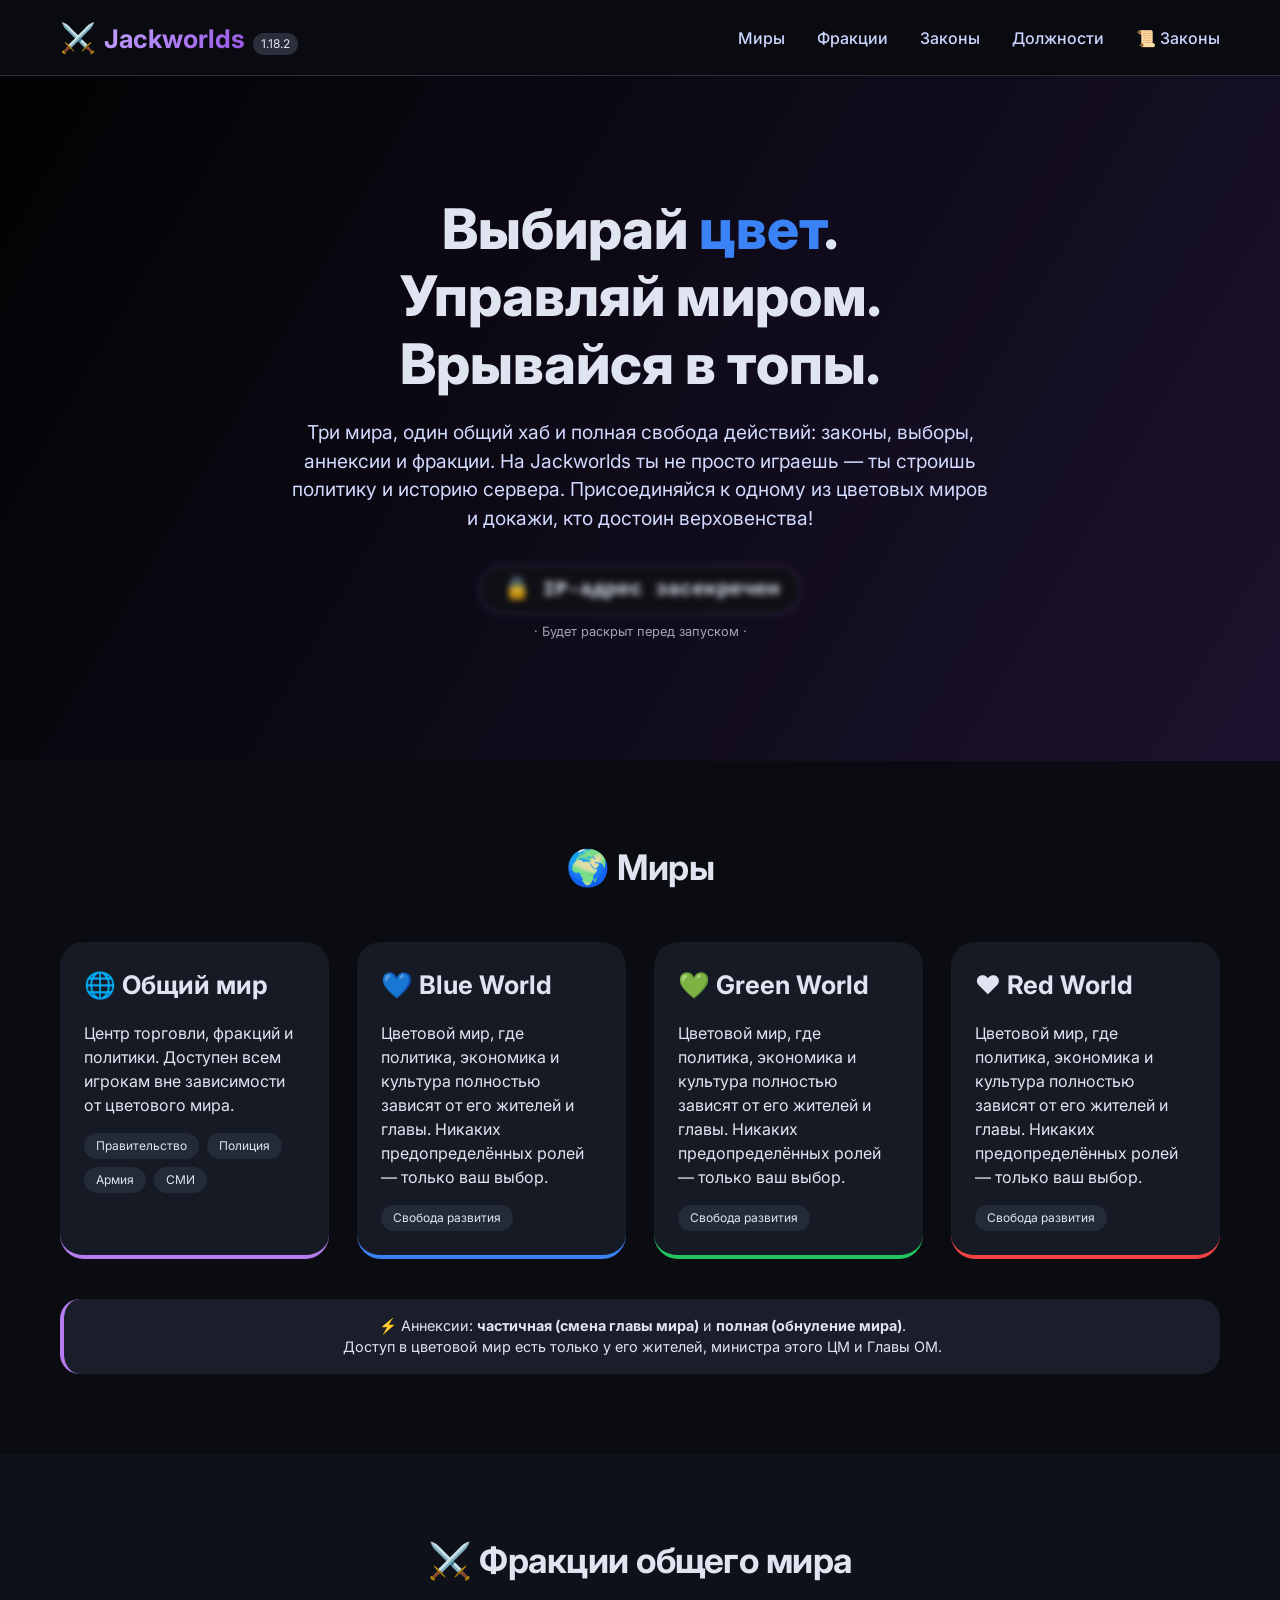
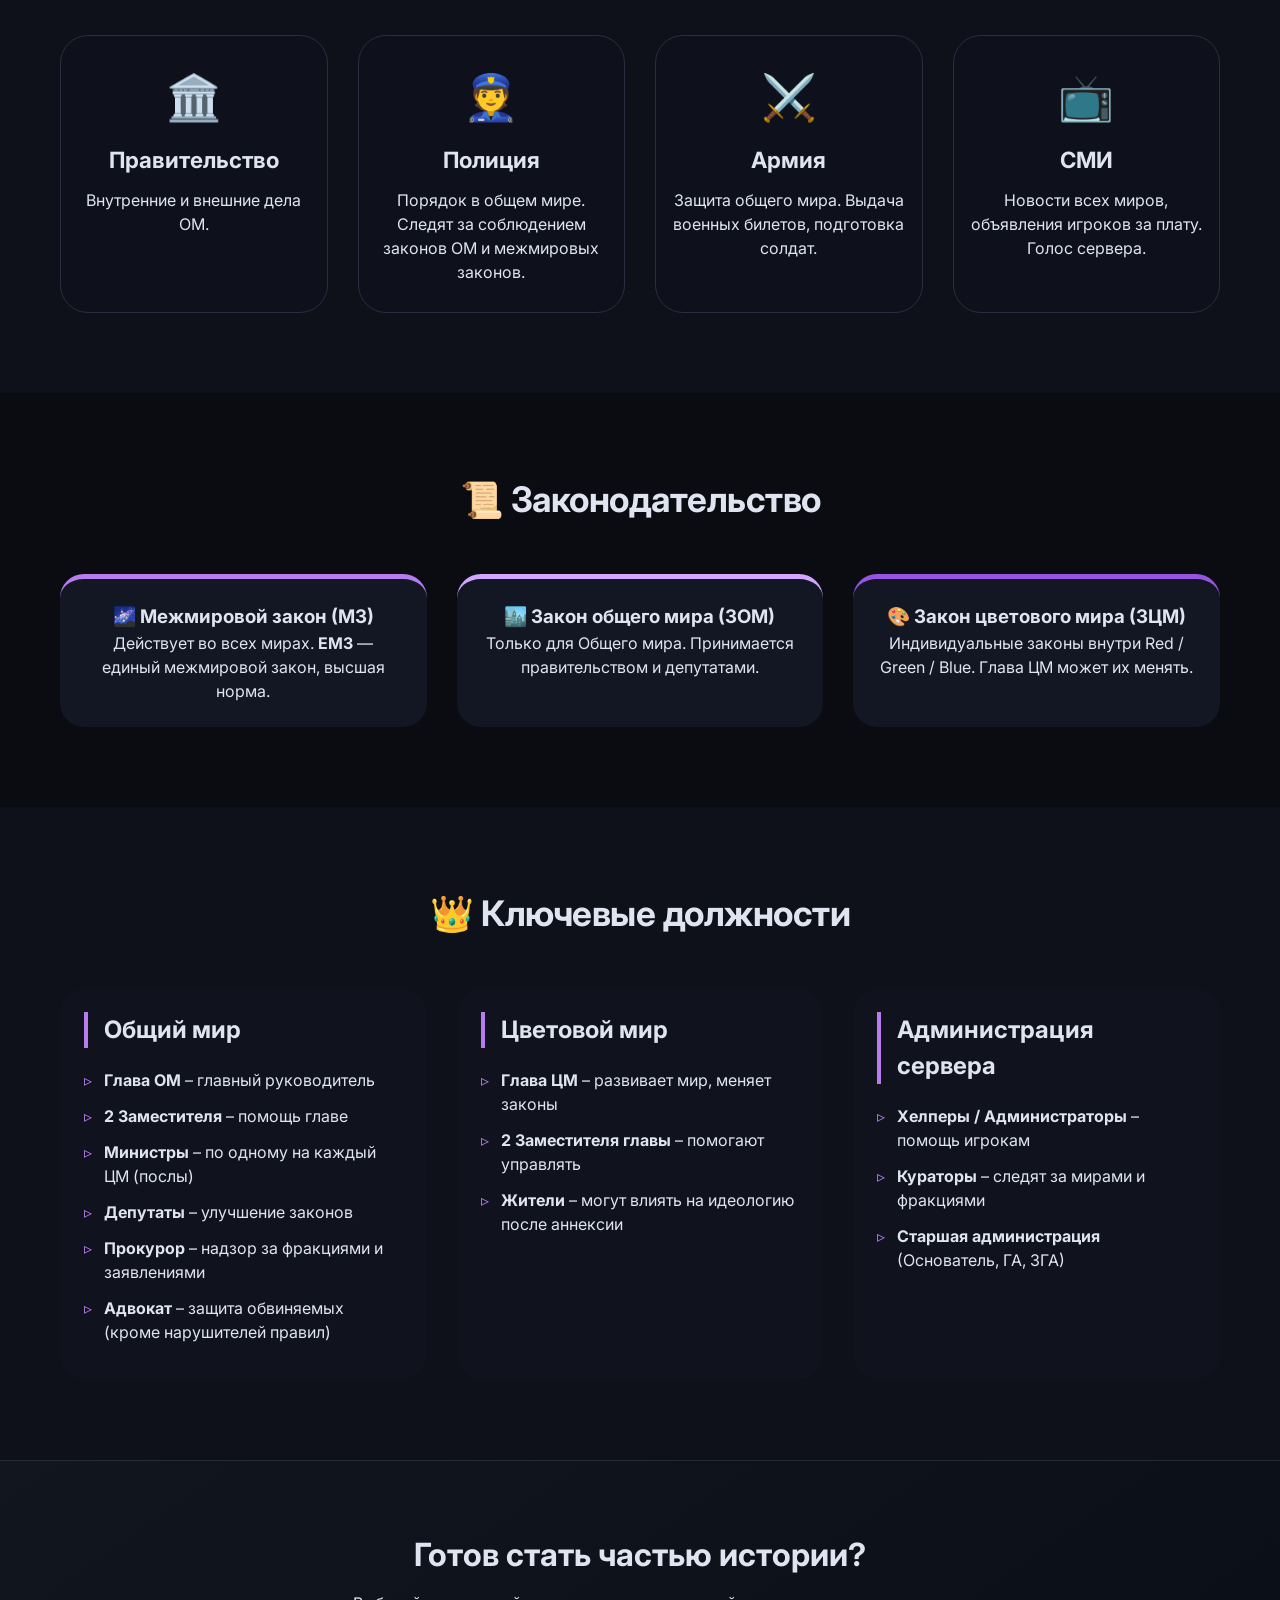
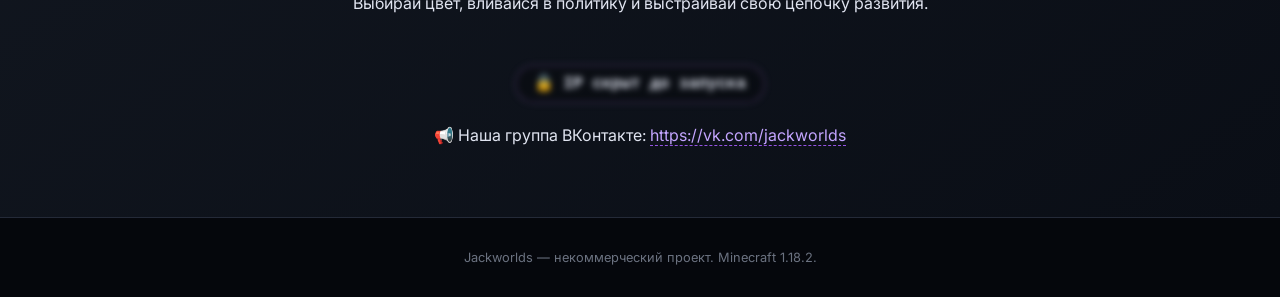
==== index.html @ d66f2979 "develop" ====
<!DOCTYPE html>
<html lang="ru">
<head>
    <meta charset="UTF-8">
    <meta name="viewport" content="width=device-width, initial-scale=1.0, user-scalable=yes">
    <title>Jackworlds — межмировой сервер в майнкрафте</title>
	<link rel="icon" href="data:image/svg+xml,<svg xmlns='http://www.w3.org/2000/svg' viewBox='0 0 100 100'><text y='.9em' font-size='90'>⚔️</text></svg>">
    <link rel="stylesheet" href="css/style.css">
    <link href="https://fonts.googleapis.com/css2?family=Inter:opsz,wght@14..32,400;14..32,500;14..32,600;14..32,700&display=swap" rel="stylesheet">
</head>
<body>

    <header>
        <div class="container header-container">
            <div class="logo">
                <span class="logo-icon">⚔️</span>
                <span class="logo-text">Jackworlds</span>
                <span class="logo-version">1.18.2</span>
            </div>
            <nav>
                <ul>
                    <li><a href="index.html#worlds">Миры</a></li>
                    <li><a href="index.html#factions">Фракции</a></li>
                    <li><a href="index.html#laws">Законы</a></li>
                    <li><a href="index.html#staff">Должности</a></li>
                    <li><a href="laws.html">📜 Законы</a></li>
                </ul>
            </nav>
            <div class="mobile-menu-toggle" id="mobileToggle">☰</div>
        </div>
    </header>

    <main>
        <section class="hero">
            <div class="hero-overlay"></div>
            <div class="container hero-content">
                <h1>Выбирай <span class="color-blue">цвет</span>.<br>Управляй миром.<br>Врывайся в топы.</h1>
                <p class="hero-description">
                    Три мира, один общий хаб и полная свобода действий: законы, выборы, аннексии и фракции. 
                    На Jackworlds ты не просто играешь — ты строишь политику и историю сервера. 
                    Присоединяйся к одному из цветовых миров и докажи, кто достоин верховенства!
                </p>
                <div class="ip-block">
                    <div class="ip-box secret-ip" id="ipBox">
                        <span id="ipSecret" class="blurred-ip">🔒 IP-адрес засекречен</span>
                    </div>
                    <p class="ip-hint">· Будет раскрыт перед запуском ·</p>
                </div>
            </div>
        </section>

        <section id="worlds" class="section">
            <div class="container">
                <h2 class="section-title">🌍 Миры</h2>
                <div class="cards-grid">
                    <div class="card card-common">
                        <h3>🌐 Общий мир</h3>
                        <p>Центр торговли, фракций и политики. Доступен всем игрокам вне зависимости от цветового мира.</p>
                        <div class="tags"><span>Правительство</span><span>Полиция</span><span>Армия</span><span>СМИ</span></div>
                    </div>
                    <div class="card card-blue">
                        <h3>💙 Blue World</h3>
                        <p>Цветовой мир, где политика, экономика и культура полностью зависят от его жителей и главы. Никаких предопределённых ролей — только ваш выбор.</p>
                        <div class="tags"><span>Свобода развития</span></div>
                    </div>
                    <div class="card card-green">
                        <h3>💚 Green World</h3>
                        <p>Цветовой мир, где политика, экономика и культура полностью зависят от его жителей и главы. Никаких предопределённых ролей — только ваш выбор.</p>
                        <div class="tags"><span>Свобода развития</span></div>
                    </div>
                    <div class="card card-red">
                        <h3>❤️ Red World</h3>
                        <p>Цветовой мир, где политика, экономика и культура полностью зависят от его жителей и главы. Никаких предопределённых ролей — только ваш выбор.</p>
                        <div class="tags"><span>Свобода развития</span></div>
                    </div>
                </div>
                <div class="world-note">
                    <p>⚡ Аннексии: <strong>частичная (смена главы мира)</strong> и <strong>полная (обнуление мира)</strong>.<br>
                    Доступ в цветовой мир есть только у его жителей, министра этого ЦМ и Главы ОМ.</p>
                </div>
            </div>
        </section>

        <section id="factions" class="section alt-bg">
            <div class="container">
                <h2 class="section-title">⚔️ Фракции общего мира</h2>
                <div class="factions-grid">
                    <div class="faction-card">
                        <div class="faction-icon">🏛️</div>
                        <h3>Правительство</h3>
                        <p>Внутренние и внешние дела ОМ.</p>
                    </div>
                    <div class="faction-card">
                        <div class="faction-icon">👮</div>
                        <h3>Полиция</h3>
                        <p>Порядок в общем мире. Следят за соблюдением законов ОМ и межмировых законов.</p>
                    </div>
                    <div class="faction-card">
                        <div class="faction-icon">⚔️</div>
                        <h3>Армия</h3>
                        <p>Защита общего мира. Выдача военных билетов, подготовка солдат.</p>
                    </div>
                    <div class="faction-card">
                        <div class="faction-icon">📺</div>
                        <h3>СМИ</h3>
                        <p>Новости всех миров, объявления игроков за плату. Голос сервера.</p>
                    </div>
                </div>
            </div>
        </section>

        <section id="laws" class="section">
            <div class="container">
                <h2 class="section-title">📜 Законодательство</h2>
                <div class="laws-grid">
                    <div class="law-card law-mw">
                        <h3>🌌 Межмировой закон (МЗ)</h3>
                        <p>Действует во всех мирах. <strong>ЕМЗ</strong> — единый межмировой закон, высшая норма.</p>
                    </div>
                    <div class="law-card law-om">
                        <h3>🏙️ Закон общего мира (ЗОМ)</h3>
                        <p>Только для Общего мира. Принимается правительством и депутатами.</p>
                    </div>
                    <div class="law-card law-cm">
                        <h3>🎨 Закон цветового мира (ЗЦМ)</h3>
                        <p>Индивидуальные законы внутри Red / Green / Blue. Глава ЦМ может их менять.</p>
                    </div>
                </div>
            </div>
        </section>

        <section id="staff" class="section alt-bg">
            <div class="container">
                <h2 class="section-title">👑 Ключевые должности</h2>
                <div class="staff-columns">
                    <div class="staff-group">
                        <h3>Общий мир</h3>
                        <ul>
                            <li><strong>Глава ОМ</strong> – главный руководитель</li>
                            <li><strong>2 Заместителя</strong> – помощь главе</li>
                            <li><strong>Министры</strong> – по одному на каждый ЦМ (послы)</li>
                            <li><strong>Депутаты</strong> – улучшение законов</li>
                            <li><strong>Прокурор</strong> – надзор за фракциями и заявлениями</li>
                            <li><strong>Адвокат</strong> – защита обвиняемых (кроме нарушителей правил)</li>
                        </ul>
                    </div>
                    <div class="staff-group">
                        <h3>Цветовой мир</h3>
                        <ul>
                            <li><strong>Глава ЦМ</strong> – развивает мир, меняет законы</li>
                            <li><strong>2 Заместителя главы</strong> – помогают управлять</li>
                            <li><strong>Жители</strong> – могут влиять на идеологию после аннексии</li>
                        </ul>
                    </div>
                    <div class="staff-group">
                        <h3>Администрация сервера</h3>
                        <ul>
                            <li><strong>Хелперы / Администраторы</strong> – помощь игрокам</li>
                            <li><strong>Кураторы</strong> – следят за мирами и фракциями</li>
                            <li><strong>Старшая администрация</strong> (Основатель, ГА, ЗГА)</li>
                        </ul>
                    </div>
                </div>
            </div>
        </section>

        <section class="cta">
            <div class="container">
                <h2>Готов стать частью истории?</h2>
                <p>Выбирай цвет, вливайся в политику и выстраивай свою цепочку развития.</p>
                <div class="ip-block small-ip">
                    <div class="ip-box secret-ip">
                        <span>🔒 IP скрыт до запуска</span>
                    </div>
                </div>
                <p class="vk-link">📢 Наша группа ВКонтакте: <a href="https://vk.com/jackworlds" target="_blank" rel="noopener noreferrer">https://vk.com/jackworlds</a></p>
            </div>
        </section>
    </main>

    <footer>
        <div class="container">
            <p>Jackworlds — некоммерческий проект. Minecraft 1.18.2.</p>
        </div>
    </footer>

    <script src="js/script.js"></script>
</body>
</html>
---- css/style.css ----
* {
    margin: 0;
    padding: 0;
    box-sizing: border-box;
}

body {
    font-family: 'Inter', sans-serif;
    background-color: #0a0c12;
    color: #e0e4f0;
    line-height: 1.5;
    scroll-behavior: smooth;
}

.container {
    max-width: 1200px;
    margin: 0 auto;
    padding: 0 20px;
}

/* ----- Header ----- */
header {
    background: rgba(10, 12, 18, 0.95);
    backdrop-filter: blur(4px);
    position: sticky;
    top: 0;
    z-index: 100;
    border-bottom: 1px solid #2a2e3a;
    padding: 16px 0;
}

.header-container {
    display: flex;
    justify-content: space-between;
    align-items: center;
    flex-wrap: wrap;
}

.logo {
    display: flex;
    align-items: baseline;
    gap: 8px;
    font-weight: 700;
    font-size: 1.6rem;
}

.logo-icon {
    font-size: 1.8rem;
}

.logo-text {
    background: linear-gradient(135deg, #c4a5ff, #9653e4);
    background-clip: text;
    -webkit-background-clip: text;
    color: transparent;
}

.logo-version {
    font-size: 0.75rem;
    background: #2a2e3a;
    padding: 2px 8px;
    border-radius: 20px;
    font-weight: 400;
}

nav ul {
    display: flex;
    gap: 32px;
    list-style: none;
}

nav a {
    color: #cbd5ff;
    text-decoration: none;
    font-weight: 500;
    transition: 0.2s;
}

nav a:hover {
    color: #d4a5ff;
    text-shadow: 0 0 5px #9653e4;
}

.mobile-menu-toggle {
    display: none;
    font-size: 28px;
    cursor: pointer;
}

/* Hero */
.hero {
    position: relative;
    background-image: url('https://images.unsplash.com/photo-1581091226033-d5c48150dbaa?q=80&w=2070&auto=format');
    background-size: cover;
    background-position: center 30%;
    padding: 120px 0;
    text-align: center;
}

.hero-overlay {
    position: absolute;
    top: 0;
    left: 0;
    width: 100%;
    height: 100%;
    background: linear-gradient(120deg, rgba(0,0,0,0.8), rgba(30,20,50,0.85));
}

.hero-content {
    position: relative;
    z-index: 2;
}

.hero h1 {
    font-size: 3.5rem;
    font-weight: 800;
    line-height: 1.2;
    margin-bottom: 20px;
}

.color-blue { color: #3b82f6; }
.color-green { color: #22c55e; }
.color-red { color: #ef4444; }

.hero-description {
    max-width: 700px;
    margin: 0 auto 32px;
    font-size: 1.2rem;
    color: #d1d9ff;
}

.ip-block {
    margin-top: 30px;
}

.ip-box {
    background: #1e1f2b;
    display: inline-flex;
    align-items: center;
    gap: 20px;
    padding: 8px 20px 8px 24px;
    border-radius: 60px;
    border: 1px solid #5a4a7a;
    font-family: monospace;
    font-size: 1.3rem;
    font-weight: 600;
}

/* Стили для засекреченного IP */
.secret-ip {
    background: #0f0f15;
    border-color: #b77cf066;
    cursor: default;
    filter: blur(3px);
    transition: filter 0.2s;
    user-select: none;
    animation: pulseGlow 2s infinite;
}

.secret-ip:hover {
    filter: blur(2px);
}

@keyframes pulseGlow {
    0% { border-color: #b77cf044; text-shadow: 0 0 0px rgba(183,124,240,0); }
    50% { border-color: #b77cf0aa; text-shadow: 0 0 3px rgba(183,124,240,0.4); }
    100% { border-color: #b77cf044; text-shadow: 0 0 0px rgba(183,124,240,0); }
}

.ip-hint {
    font-size: 0.8rem;
    margin-top: 8px;
    opacity: 0.7;
}

/* Sections */
.section {
    padding: 80px 0;
}

.alt-bg {
    background-color: #0f111a;
}

.section-title {
    font-size: 2.2rem;
    font-weight: 700;
    text-align: center;
    margin-bottom: 48px;
    letter-spacing: -0.5px;
}

/* Cards for worlds */
.cards-grid {
    display: grid;
    grid-template-columns: repeat(auto-fit, minmax(240px, 1fr));
    gap: 28px;
}

.card {
    background: #151a24;
    border-radius: 24px;
    padding: 24px;
    border-bottom: 4px solid #3a2e50;
    transition: 0.2s;
}

.card:hover {
    transform: translateY(-4px);
    background: #1a212e;
}

.card h3 {
    font-size: 1.6rem;
    margin-bottom: 16px;
}

.card-common { border-bottom-color: #b77cf0; }
.card-blue { border-bottom-color: #3b82f6; }
.card-green { border-bottom-color: #22c55e; }
.card-red { border-bottom-color: #ef4444; }

.tags {
    margin-top: 16px;
    display: flex;
    flex-wrap: wrap;
    gap: 8px;
}

.tags span {
    background: #232b38;
    padding: 4px 12px;
    border-radius: 30px;
    font-size: 0.75rem;
}

.world-note {
    background: #191e2a;
    margin-top: 40px;
    padding: 16px;
    border-radius: 20px;
    text-align: center;
    font-size: 0.9rem;
    border-left: 4px solid #b77cf0;
}

/* Factions grid */
.factions-grid {
    display: grid;
    grid-template-columns: repeat(auto-fit, minmax(220px, 1fr));
    gap: 30px;
}

.faction-card {
    background: #0e111b;
    text-align: center;
    padding: 28px 16px;
    border-radius: 28px;
    transition: 0.1s;
    border: 1px solid #2a2e40;
}

.faction-icon {
    font-size: 2.8rem;
    margin-bottom: 12px;
}

.faction-card h3 {
    font-size: 1.4rem;
    margin-bottom: 12px;
}

/* Laws */
.laws-grid {
    display: grid;
    grid-template-columns: repeat(auto-fit, minmax(260px, 1fr));
    gap: 30px;
}

.law-card {
    background: #121723;
    padding: 24px;
    border-radius: 24px;
    text-align: center;
}

.law-mw { border-top: 5px solid #b77cf0; }
.law-om { border-top: 5px solid #d4a5ff; }
.law-cm { border-top: 5px solid #9653e4; }

/* Staff columns */
.staff-columns {
    display: grid;
    grid-template-columns: repeat(auto-fit, minmax(280px, 1fr));
    gap: 30px;
}

.staff-group {
    background: #10131e;
    border-radius: 28px;
    padding: 24px;
}

.staff-group h3 {
    font-size: 1.5rem;
    margin-bottom: 20px;
    border-left: 4px solid #b77cf0;
    padding-left: 16px;
}

.staff-group ul {
    list-style: none;
}

.staff-group li {
    margin-bottom: 12px;
    padding-left: 20px;
    position: relative;
}

.staff-group li::before {
    content: "▹";
    position: absolute;
    left: 0;
    color: #b77cf0;
}

/* CTA */
.cta {
    background: linear-gradient(145deg, #11161f, #0a0e16);
    text-align: center;
    padding: 70px 0;
    border-top: 1px solid #242a38;
    border-bottom: 1px solid #242a38;
}

.cta h2 {
    font-size: 2rem;
    margin-bottom: 12px;
}

.small-ip .ip-box {
    font-size: 1rem;
    padding: 6px 18px;
    background: #00000044;
    margin-top: 20px;
}

.vk-link {
    margin-top: 20px;
    font-size: 1rem;
}

.vk-link a {
    color: #c4a5ff;
    text-decoration: none;
    border-bottom: 1px dashed #9653e4;
}

.vk-link a:hover {
    color: #e0c4ff;
    border-bottom-color: #d4a5ff;
}

/* Footer */
footer {
    background: #05070c;
    text-align: center;
    padding: 30px 0;
    font-size: 0.8rem;
    color: #6b7280;
}

/* Responsive */
@media (max-width: 800px) {
    nav ul {
        display: none;
        flex-direction: column;
        background: #0f131e;
        position: absolute;
        top: 70px;
        right: 20px;
        left: 20px;
        border-radius: 24px;
        padding: 20px;
        text-align: center;
        gap: 20px;
        border: 1px solid #2f3548;
    }
    nav ul.show {
        display: flex;
    }
    .mobile-menu-toggle {
        display: block;
    }
    .hero h1 {
        font-size: 2.2rem;
    }
    .hero-description {
        font-size: 1rem;
    }
    .section-title {
        font-size: 1.8rem;
    }
    .ip-box {
        font-size: 1rem;
        flex-wrap: wrap;
    }
}

@media (max-width: 480px) {
    .cards-grid, .factions-grid, .laws-grid, .staff-columns {
        grid-template-columns: 1fr;
    }
}
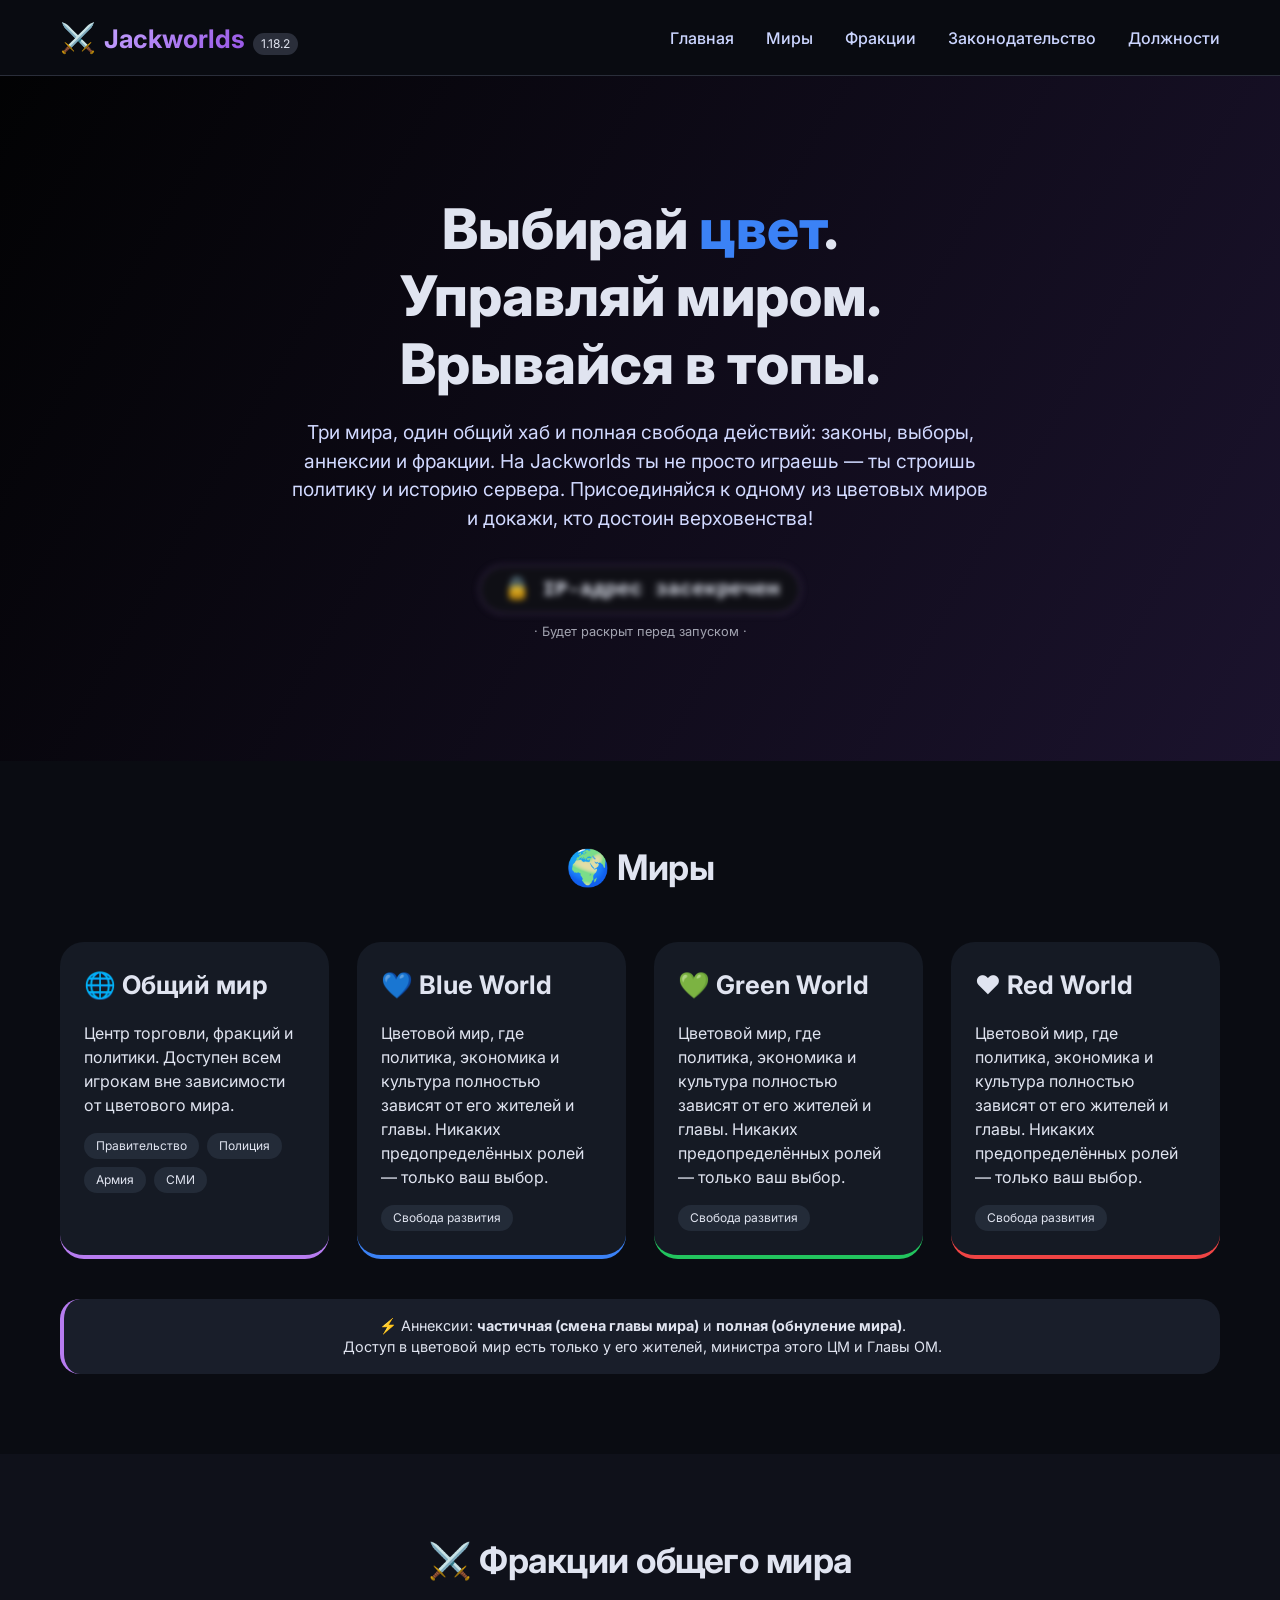
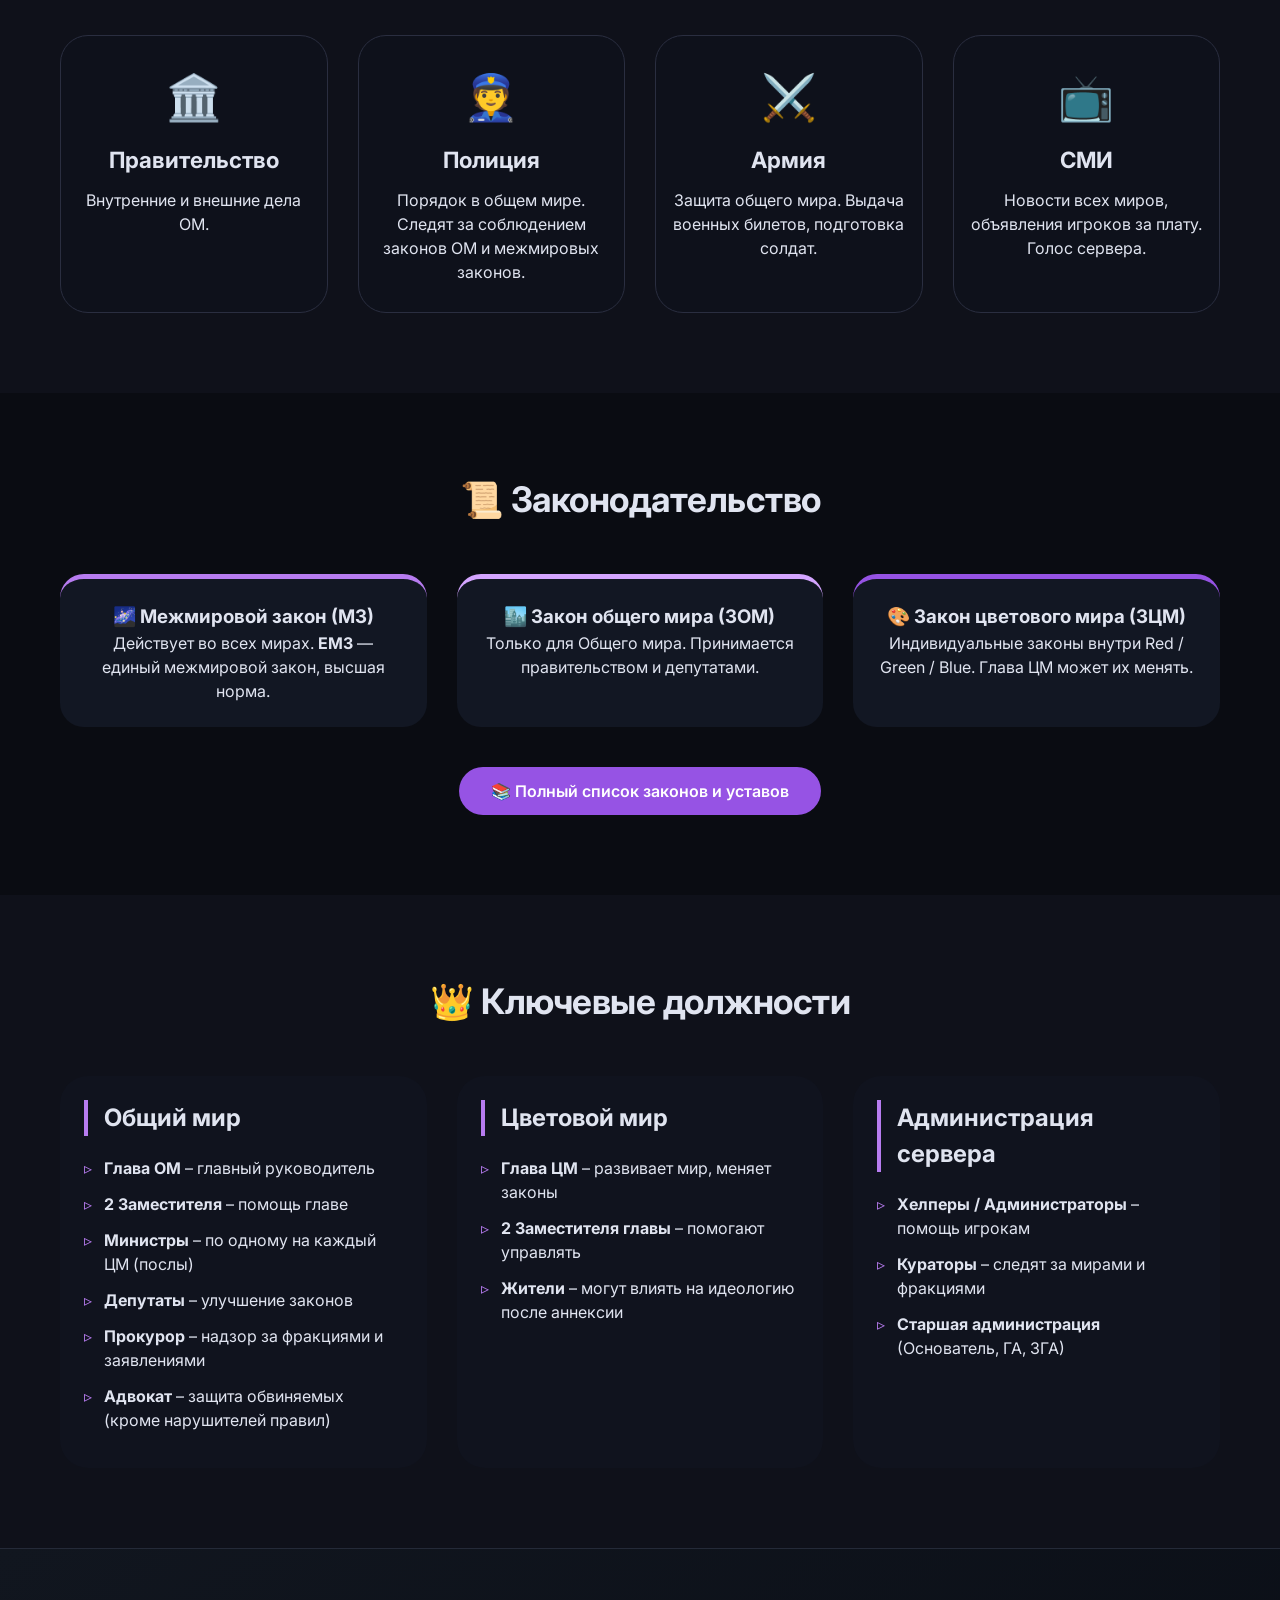
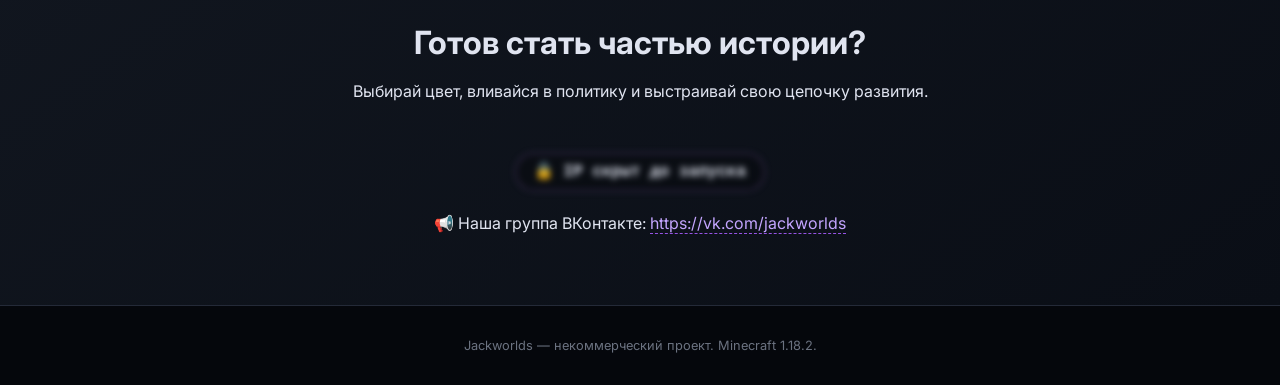
==== commit 75e0b230: "develop" ====
--- a/index.html
+++ b/index.html
@@ -18,14 +18,14 @@
                 <span class="logo-version">1.18.2</span>
             </div>
             <nav>
-                <ul>
-                    <li><a href="index.html#worlds">Миры</a></li>
-                    <li><a href="index.html#factions">Фракции</a></li>
-                    <li><a href="index.html#laws">Законы</a></li>
-                    <li><a href="index.html#staff">Должности</a></li>
-                    <li><a href="laws.html">📜 Законы</a></li>
-                </ul>
-            </nav>
+				<ul>
+					<li><a href="index.html">Главная</a></li>
+					<li><a href="index.html#worlds">Миры</a></li>
+					<li><a href="index.html#factions">Фракции</a></li>
+					<li><a href="index.html#laws">Законодательство</a></li>
+					<li><a href="index.html#staff">Должности</a></li>
+				</ul>
+			</nav>
             <div class="mobile-menu-toggle" id="mobileToggle">☰</div>
         </div>
     </header>
@@ -126,6 +126,8 @@
                         <p>Индивидуальные законы внутри Red / Green / Blue. Глава ЦМ может их менять.</p>
                     </div>
                 </div>
+				<div style="text-align: center; margin-top: 40px;">
+            <a href="laws.html" style="display: inline-block; background: #9653e4; color: white; padding: 12px 32px; border-radius: 50px; text-decoration: none; font-weight: 600; transition: 0.2s;">📚 Полный список законов и уставов</a>
             </div>
         </section>
 
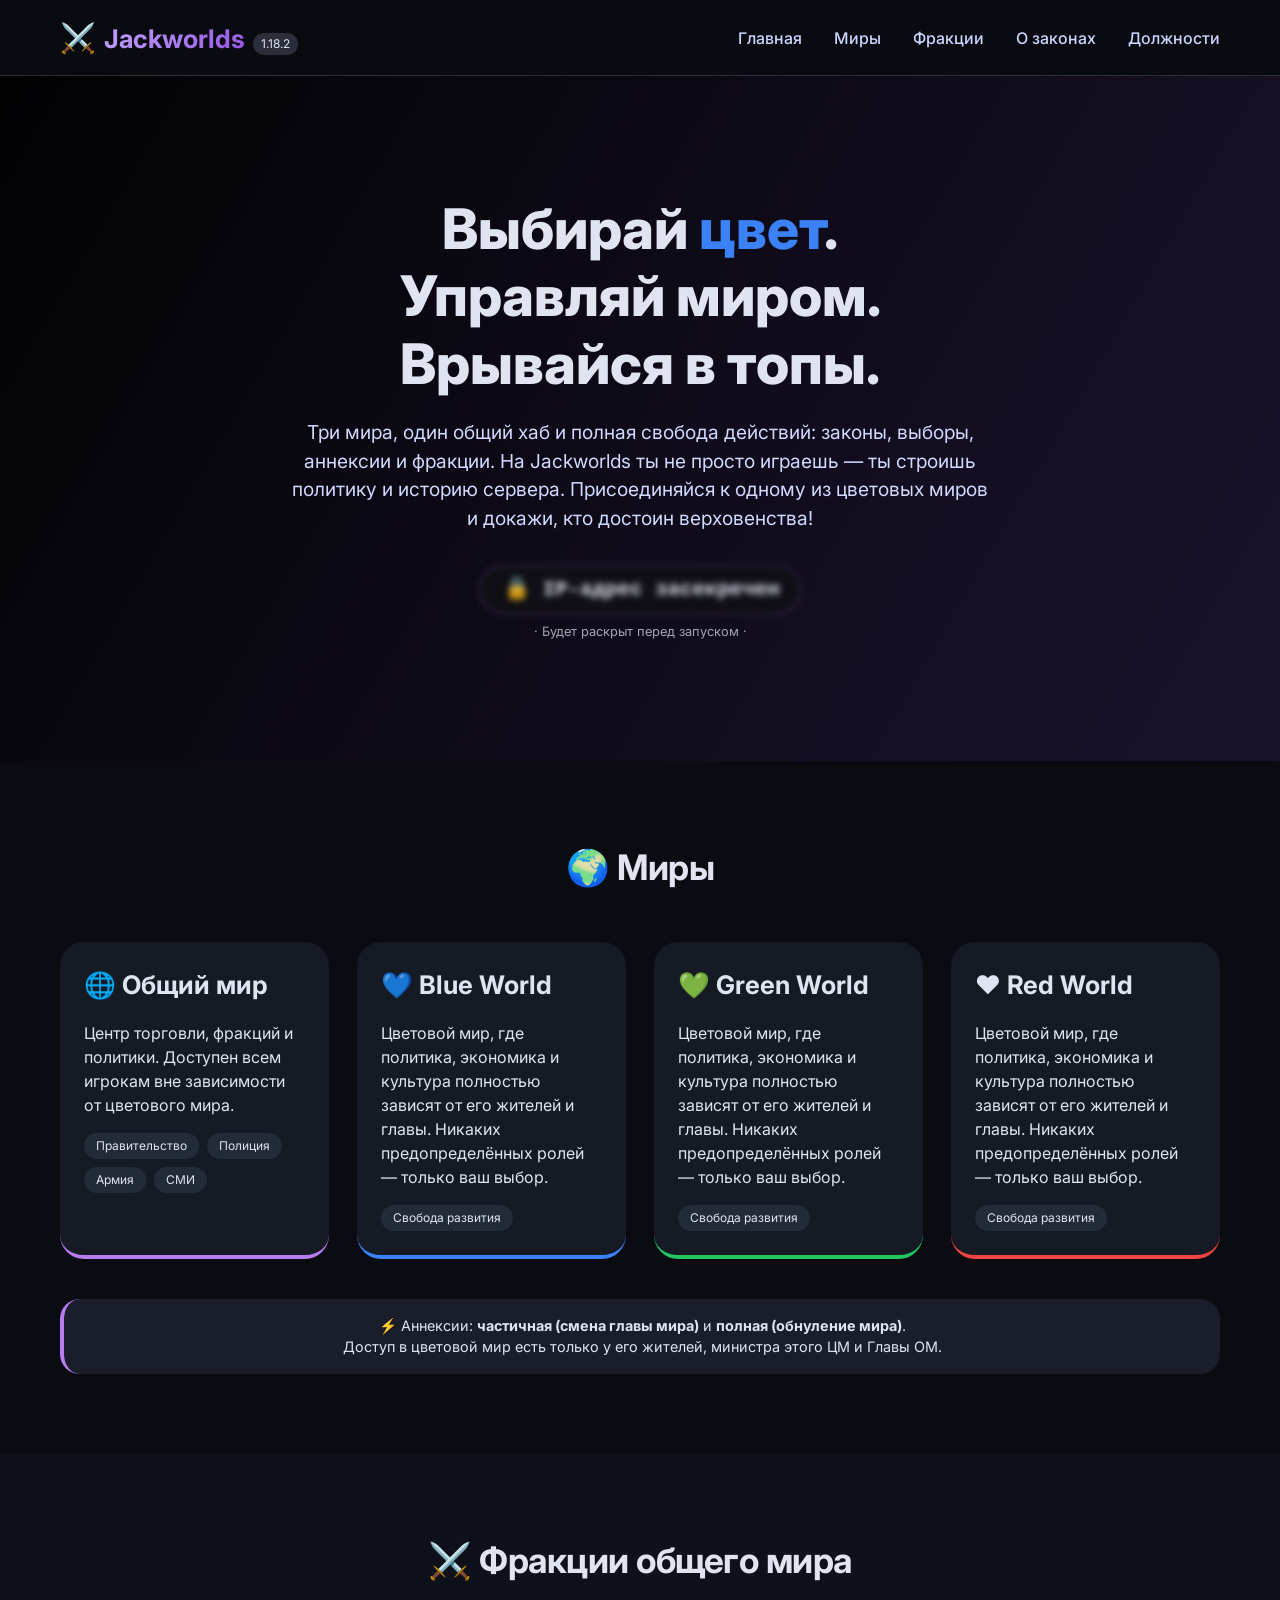
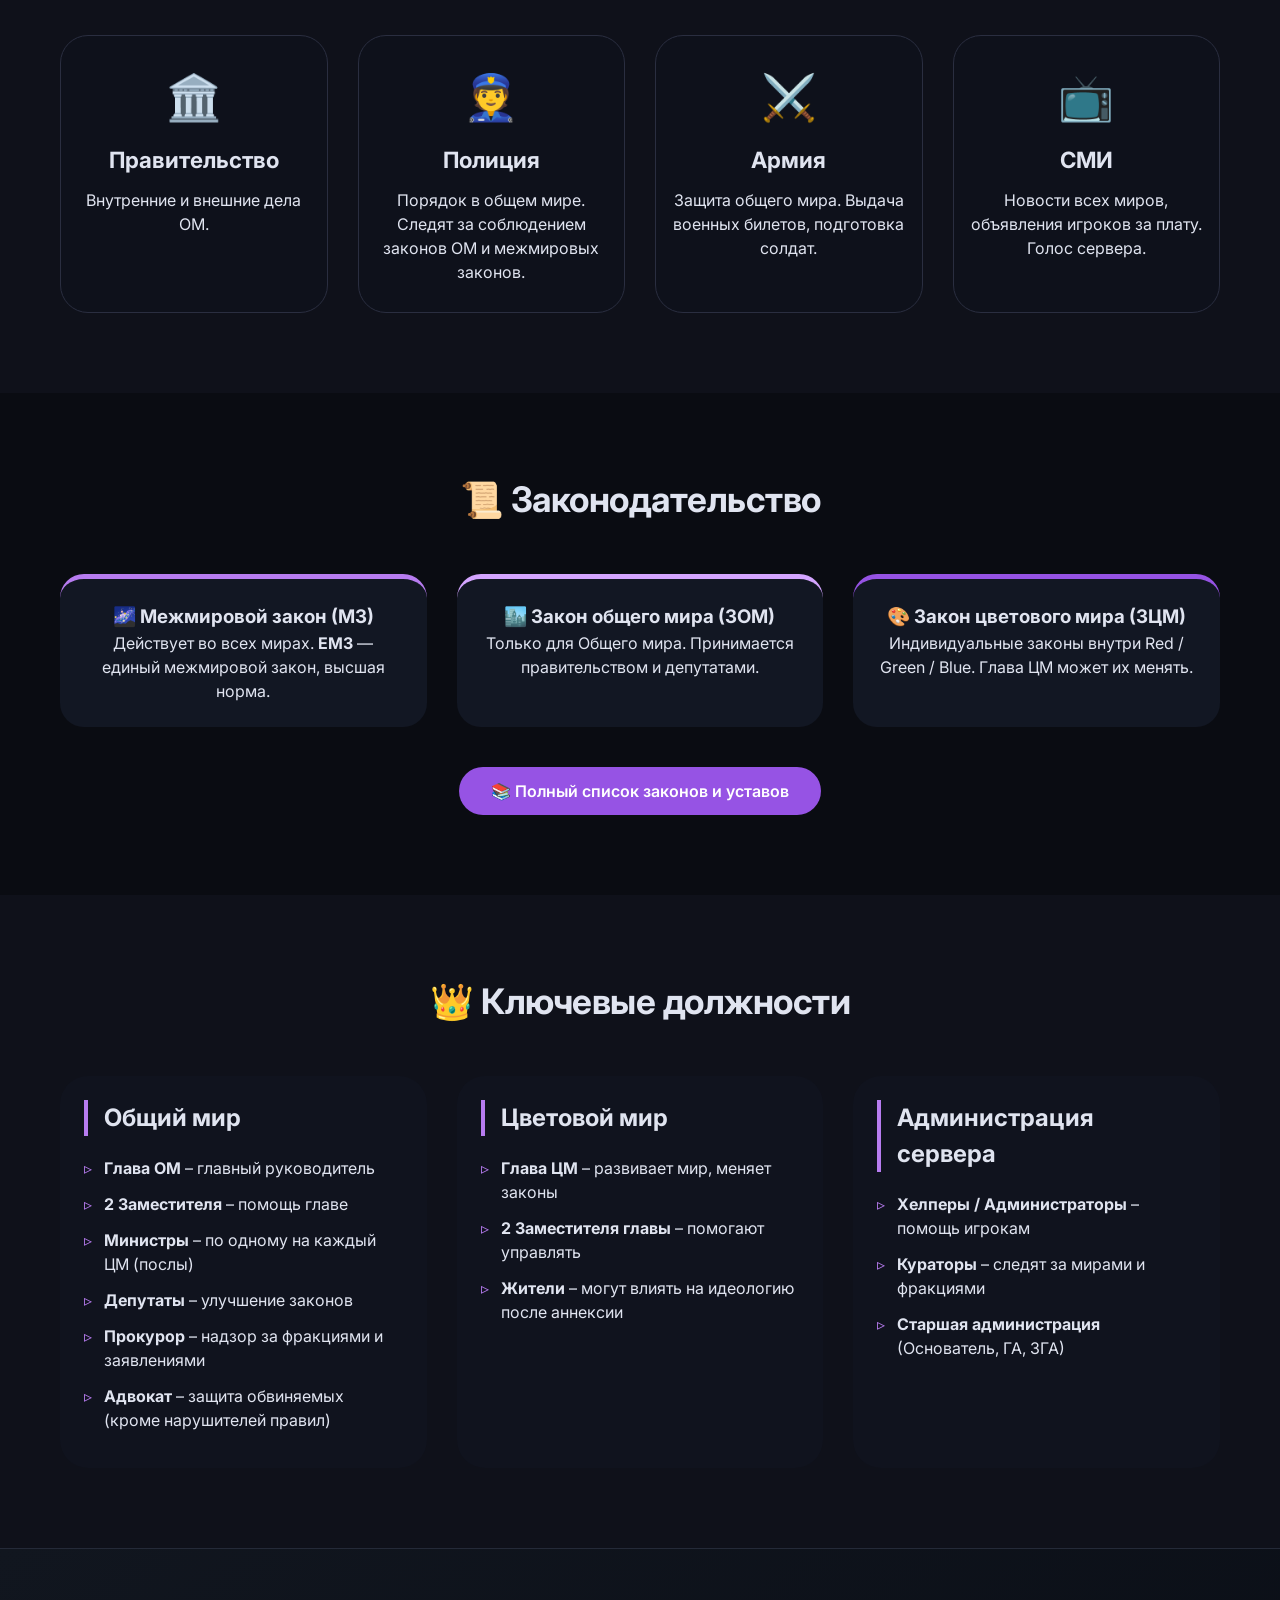
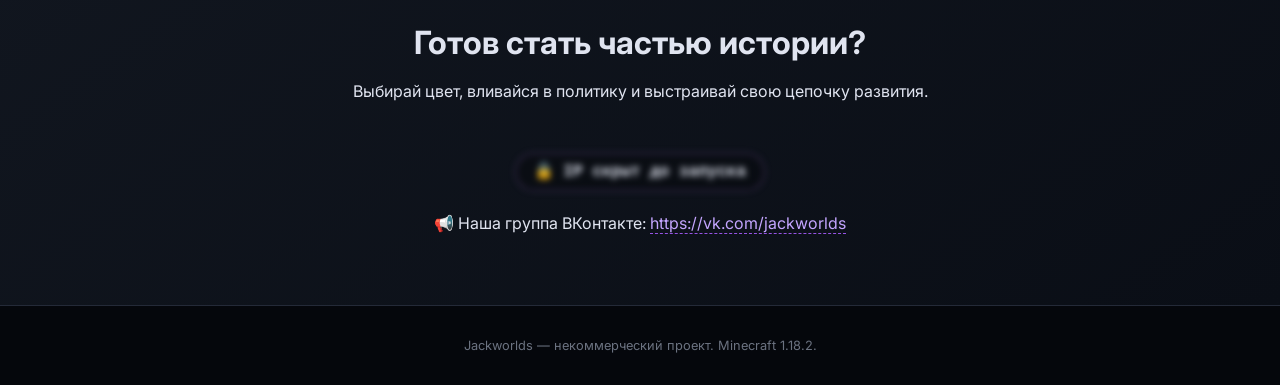
==== commit 740cb4b3: "develop" ====
--- a/index.html
+++ b/index.html
@@ -19,11 +19,11 @@
             </div>
             <nav>
 				<ul>
-					<li><a href="index.html">Главная</a></li>
-					<li><a href="index.html#worlds">Миры</a></li>
-					<li><a href="index.html#factions">Фракции</a></li>
-					<li><a href="index.html#laws">Законодательство</a></li>
-					<li><a href="index.html#staff">Должности</a></li>
+					<li><a href="/">Главная</a></li>
+					<li><a href="#worlds">Миры</a></li>
+					<li><a href="#factions">Фракции</a></li>
+					<li><a href="#laws">О законах</a></li>
+					<li><a href="#staff">Должности</a></li>
 				</ul>
 			</nav>
             <div class="mobile-menu-toggle" id="mobileToggle">☰</div>
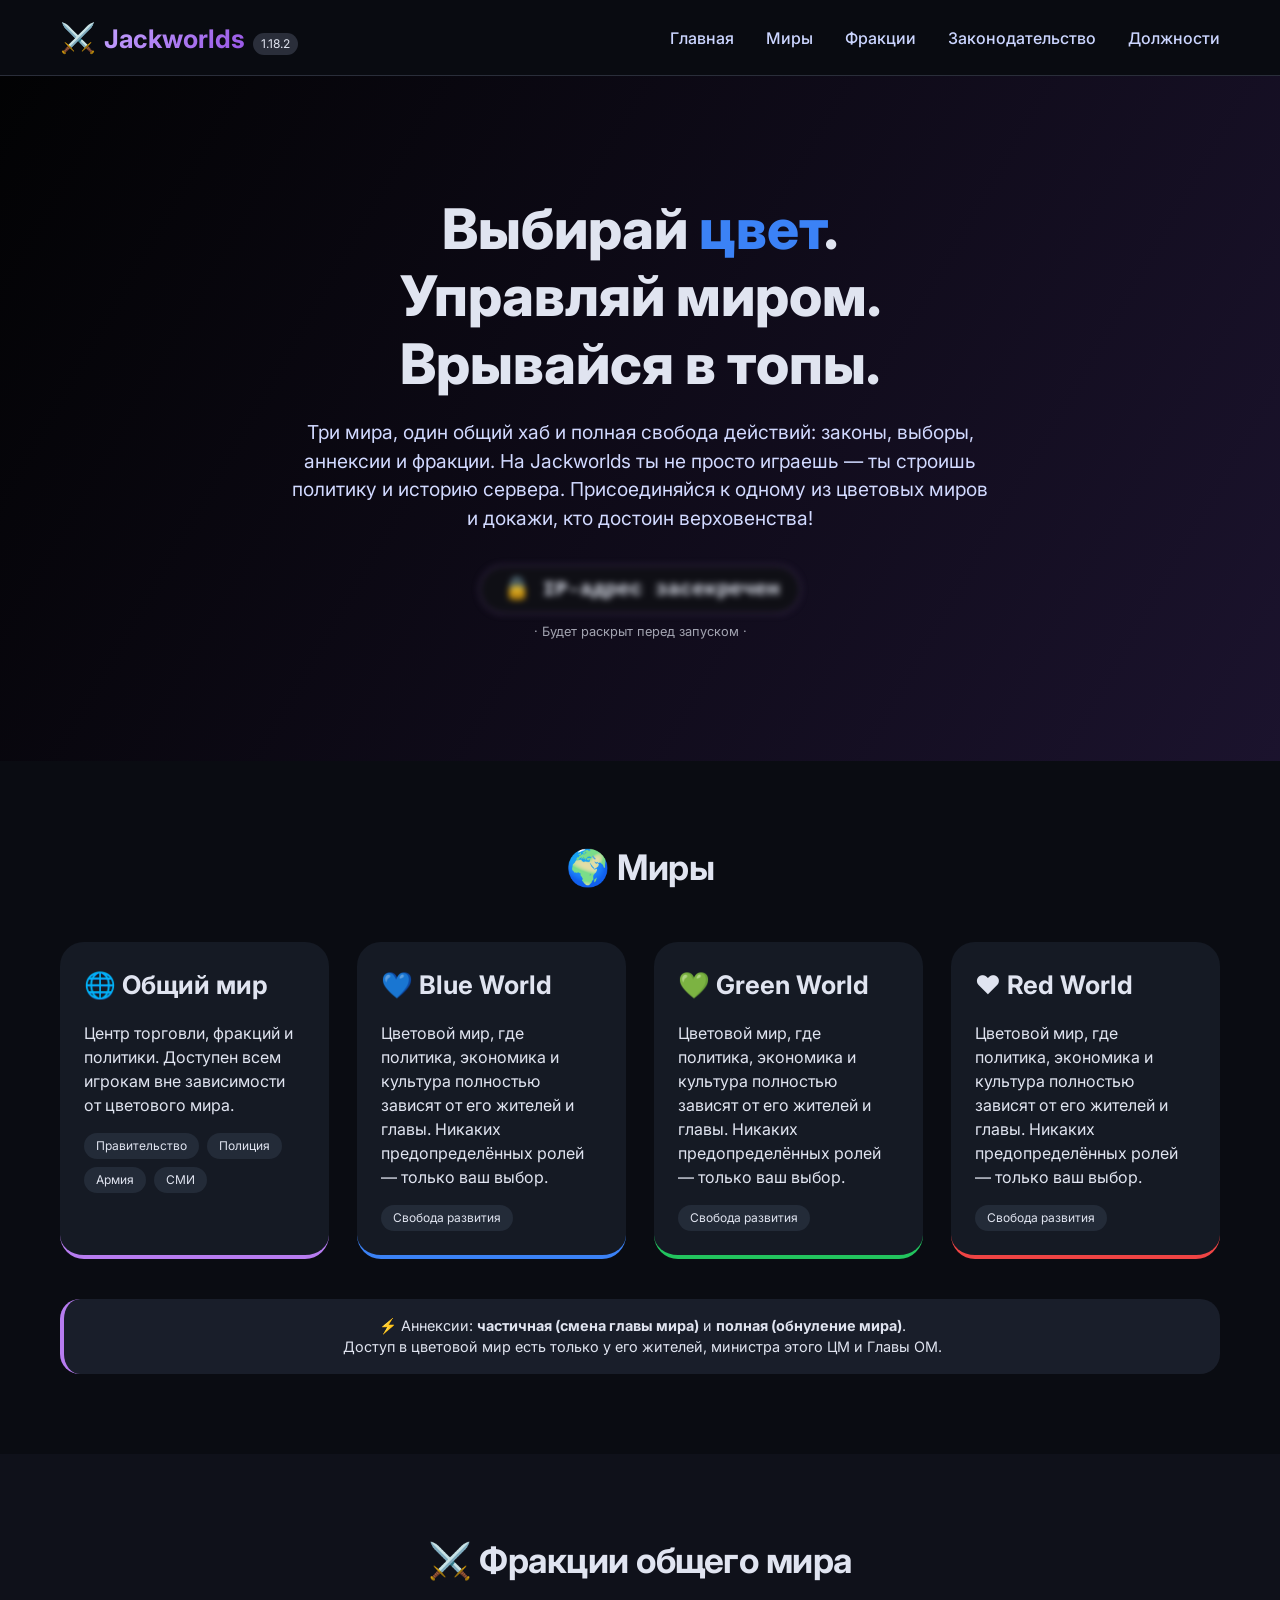
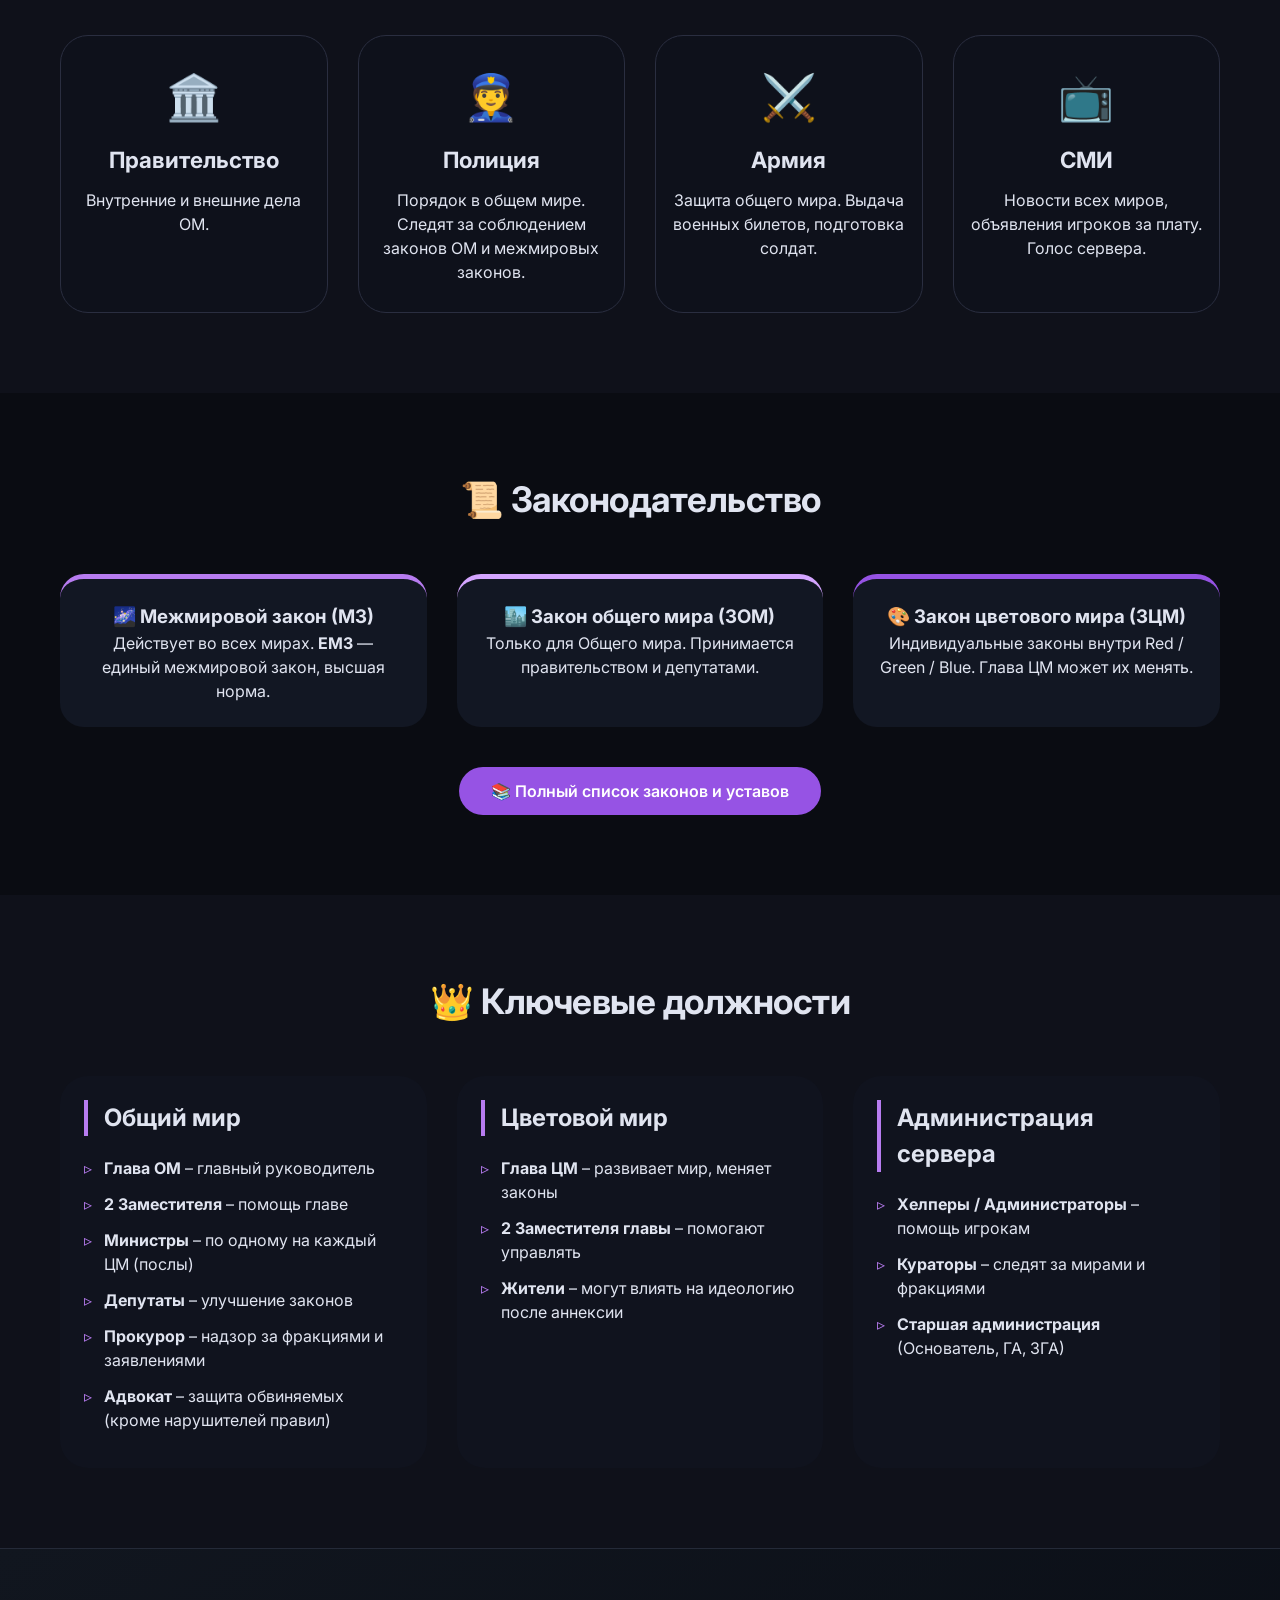
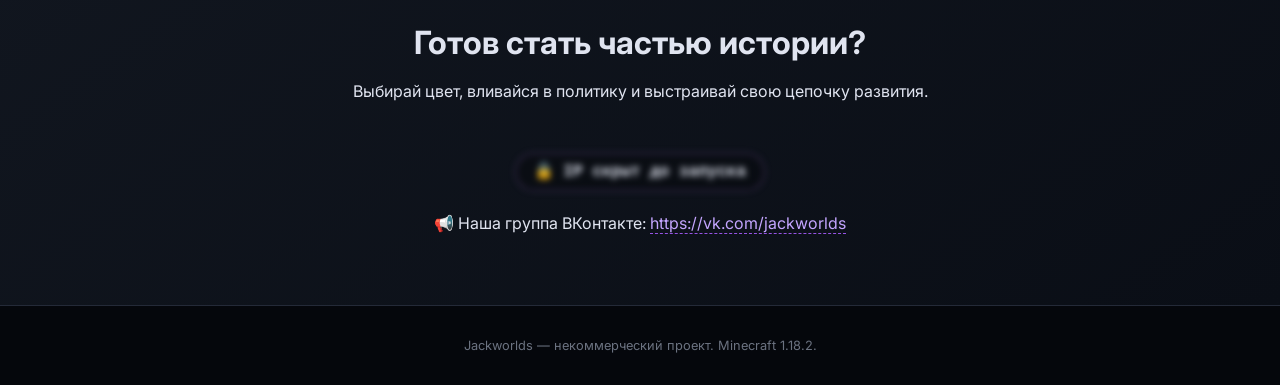
==== commit af1aad7d: "develop" ====
--- a/index.html
+++ b/index.html
@@ -22,7 +22,7 @@
 					<li><a href="/">Главная</a></li>
 					<li><a href="#worlds">Миры</a></li>
 					<li><a href="#factions">Фракции</a></li>
-					<li><a href="#laws">О законах</a></li>
+					<li><a href="#laws">Законодательство</a></li>
 					<li><a href="#staff">Должности</a></li>
 				</ul>
 			</nav>
@@ -127,7 +127,7 @@
                     </div>
                 </div>
 				<div style="text-align: center; margin-top: 40px;">
-            <a href="laws.html" style="display: inline-block; background: #9653e4; color: white; padding: 12px 32px; border-radius: 50px; text-decoration: none; font-weight: 600; transition: 0.2s;">📚 Полный список законов и уставов</a>
+            <a href="/laws/" style="display: inline-block; background: #9653e4; color: white; padding: 12px 32px; border-radius: 50px; text-decoration: none; font-weight: 600; transition: 0.2s;">📚 Полный список законов и уставов</a>
             </div>
         </section>
 
--- a/css/style.css
+++ b/css/style.css
@@ -412,4 +412,8 @@
     .cards-grid, .factions-grid, .laws-grid, .staff-columns {
         grid-template-columns: 1fr;
     }
+}
+
+html {
+    scroll-behavior: smooth;
 }
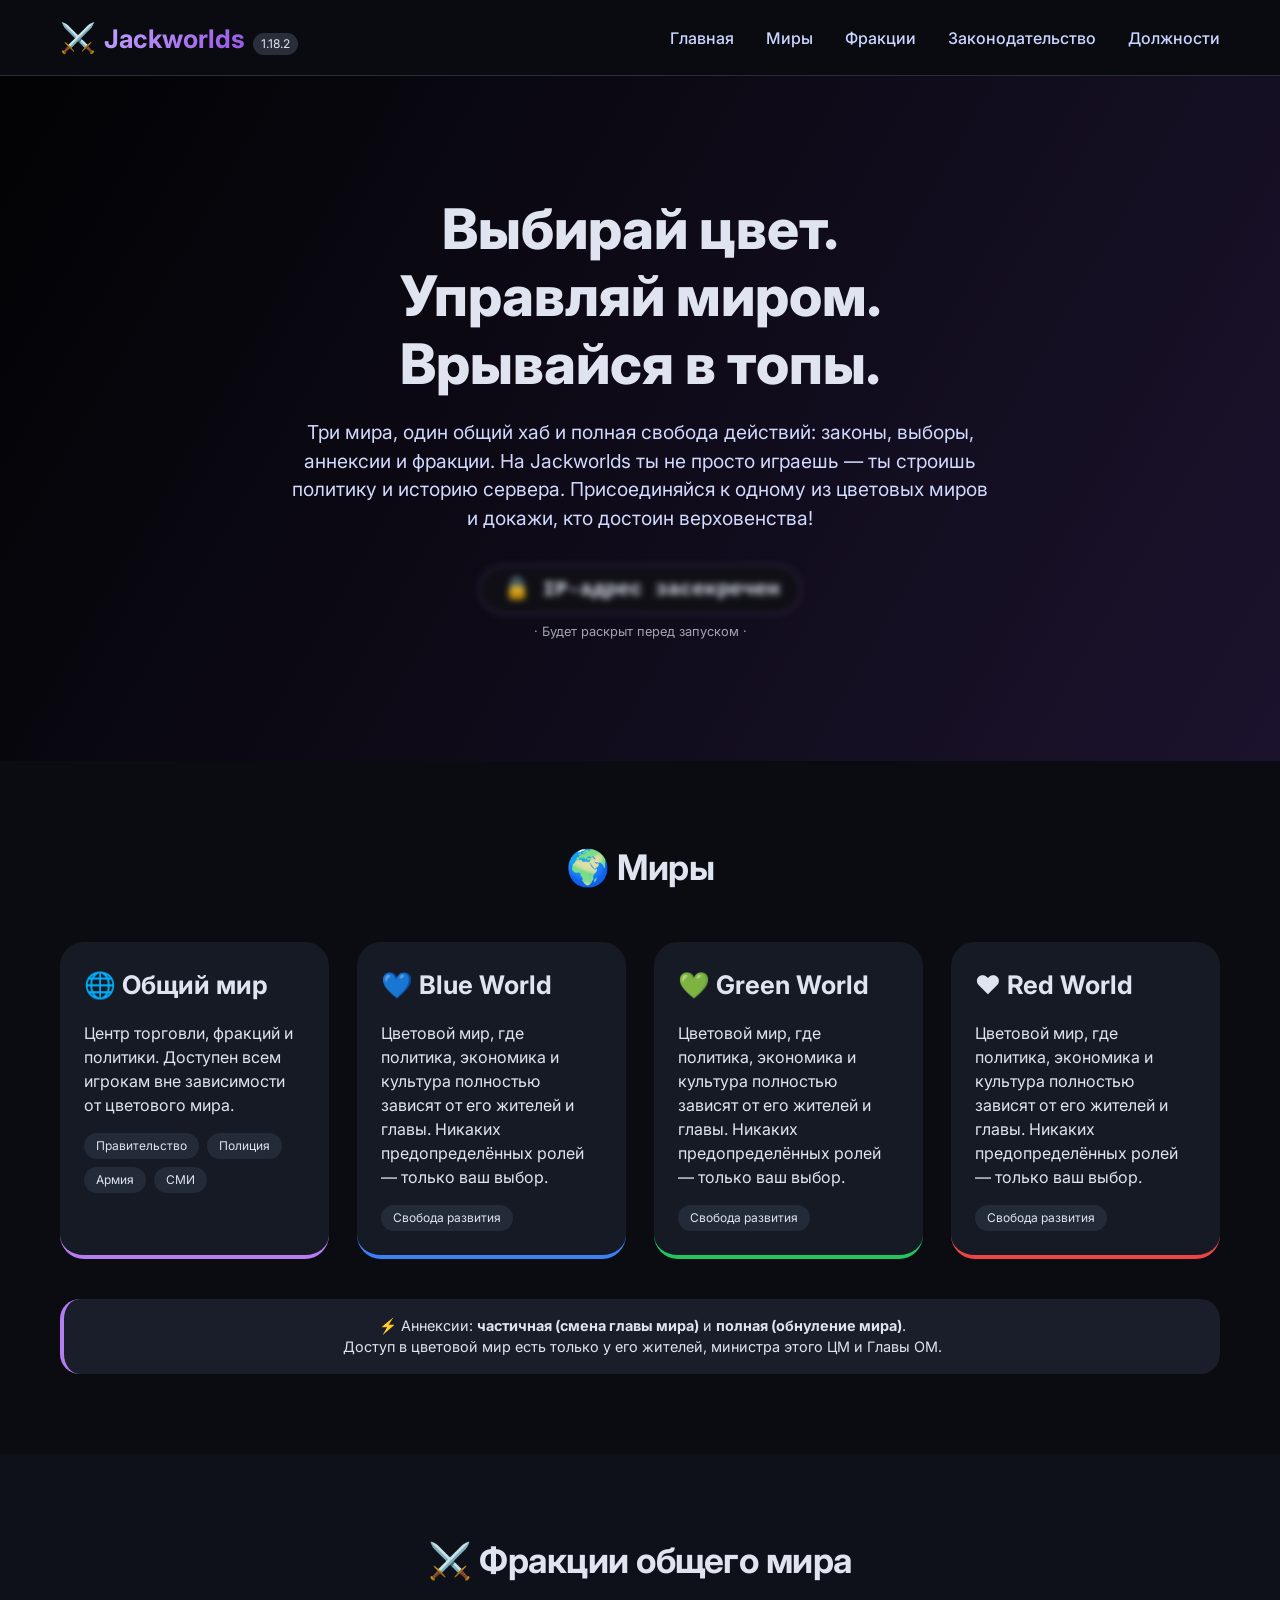
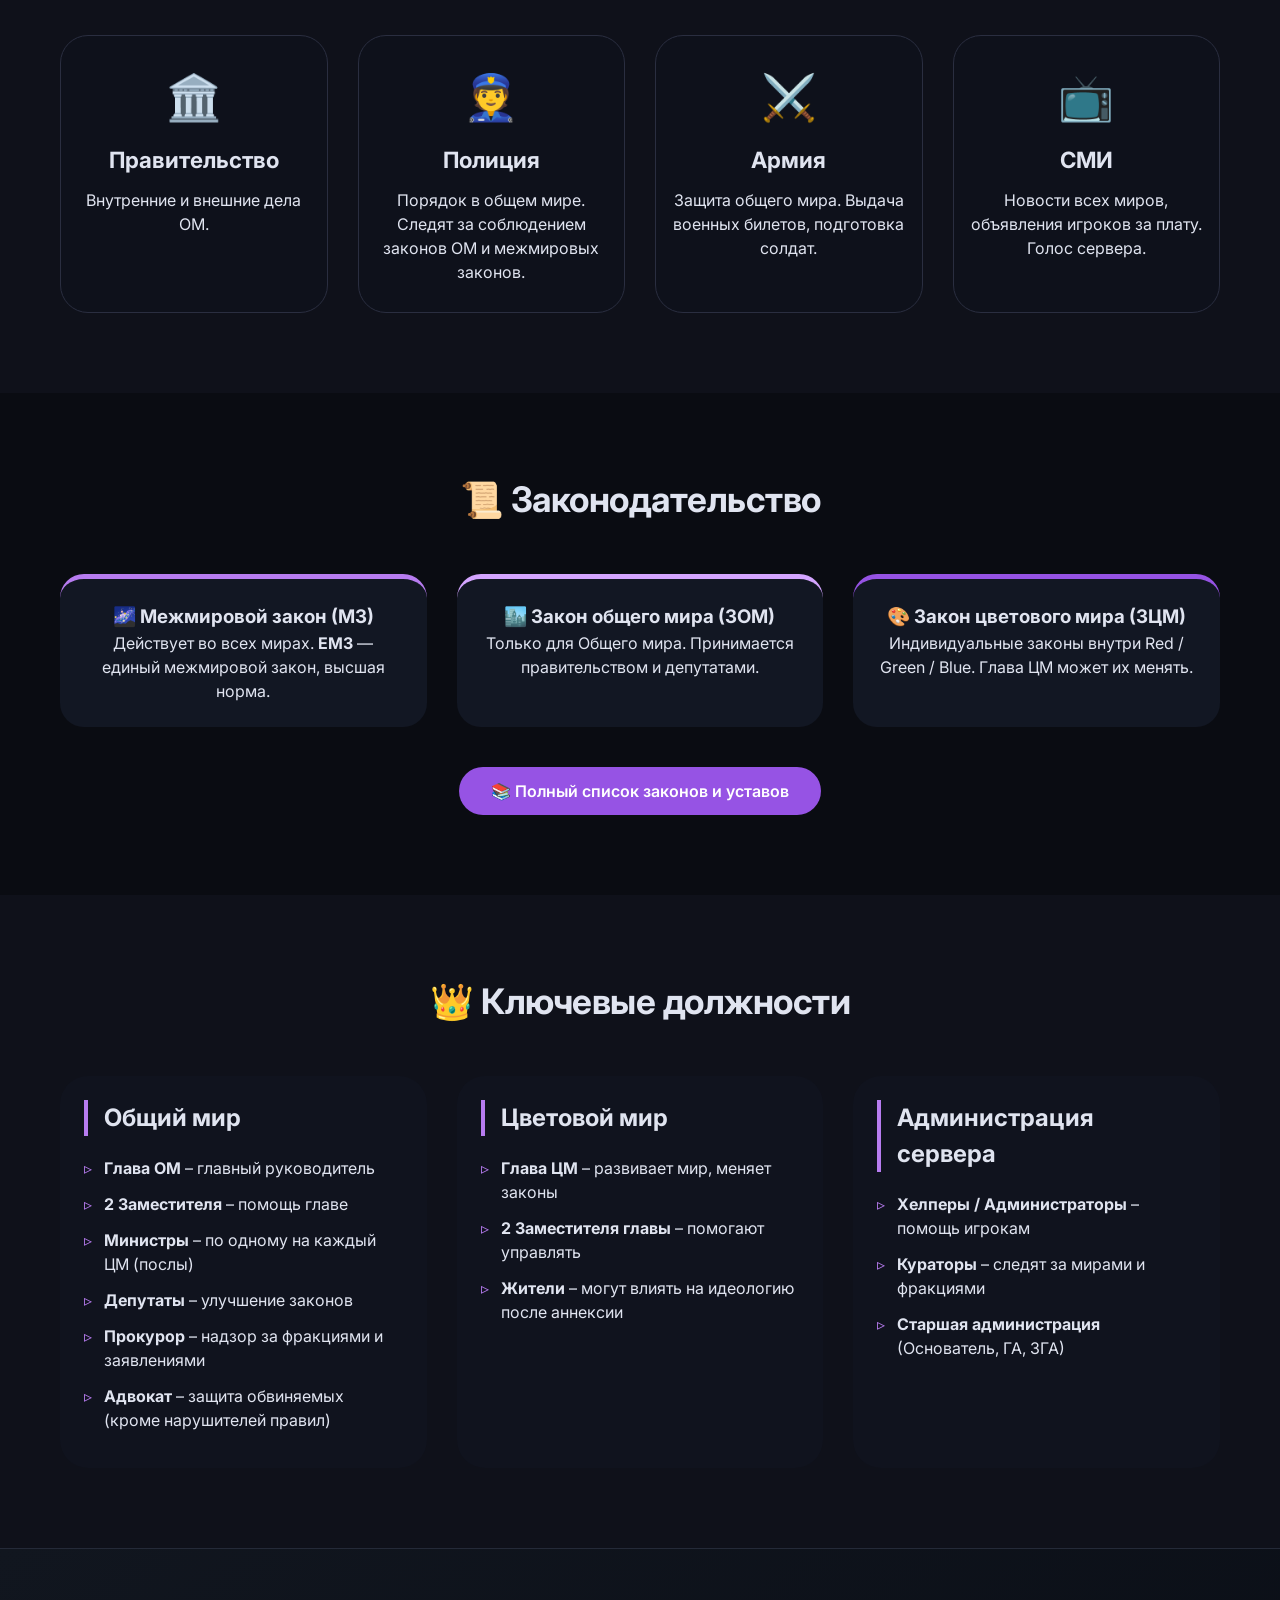
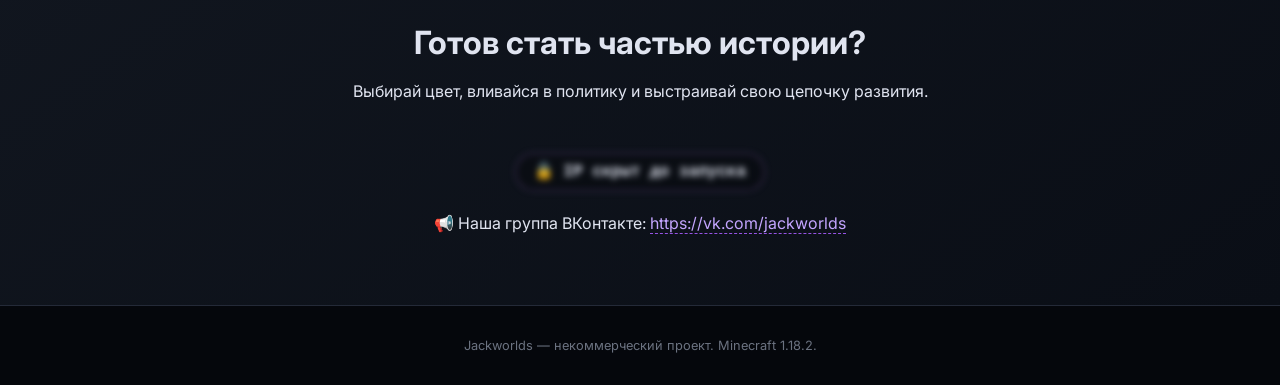
==== commit 103e5b13: "develop" ====
--- a/index.html
+++ b/index.html
@@ -12,11 +12,11 @@
 
     <header>
         <div class="container header-container">
-            <div class="logo">
-                <span class="logo-icon">⚔️</span>
-                <span class="logo-text">Jackworlds</span>
-                <span class="logo-version">1.18.2</span>
-            </div>
+            <a href="/" class="logo" style="text-decoration: none; color: inherit;">
+				<span class="logo-icon">⚔️</span>
+				<span class="logo-text">Jackworlds</span>
+				<span class="logo-version">1.18.2</span>
+			</a>
             <nav>
 				<ul>
 					<li><a href="/">Главная</a></li>
@@ -34,7 +34,7 @@
         <section class="hero">
             <div class="hero-overlay"></div>
             <div class="container hero-content">
-                <h1>Выбирай <span class="color-blue">цвет</span>.<br>Управляй миром.<br>Врывайся в топы.</h1>
+                <h1>Выбирай <span class="color-purple">цвет</span>.<br>Управляй миром.<br>Врывайся в топы.</h1>
                 <p class="hero-description">
                     Три мира, один общий хаб и полная свобода действий: законы, выборы, аннексии и фракции. 
                     На Jackworlds ты не просто играешь — ты строишь политику и историю сервера. 
